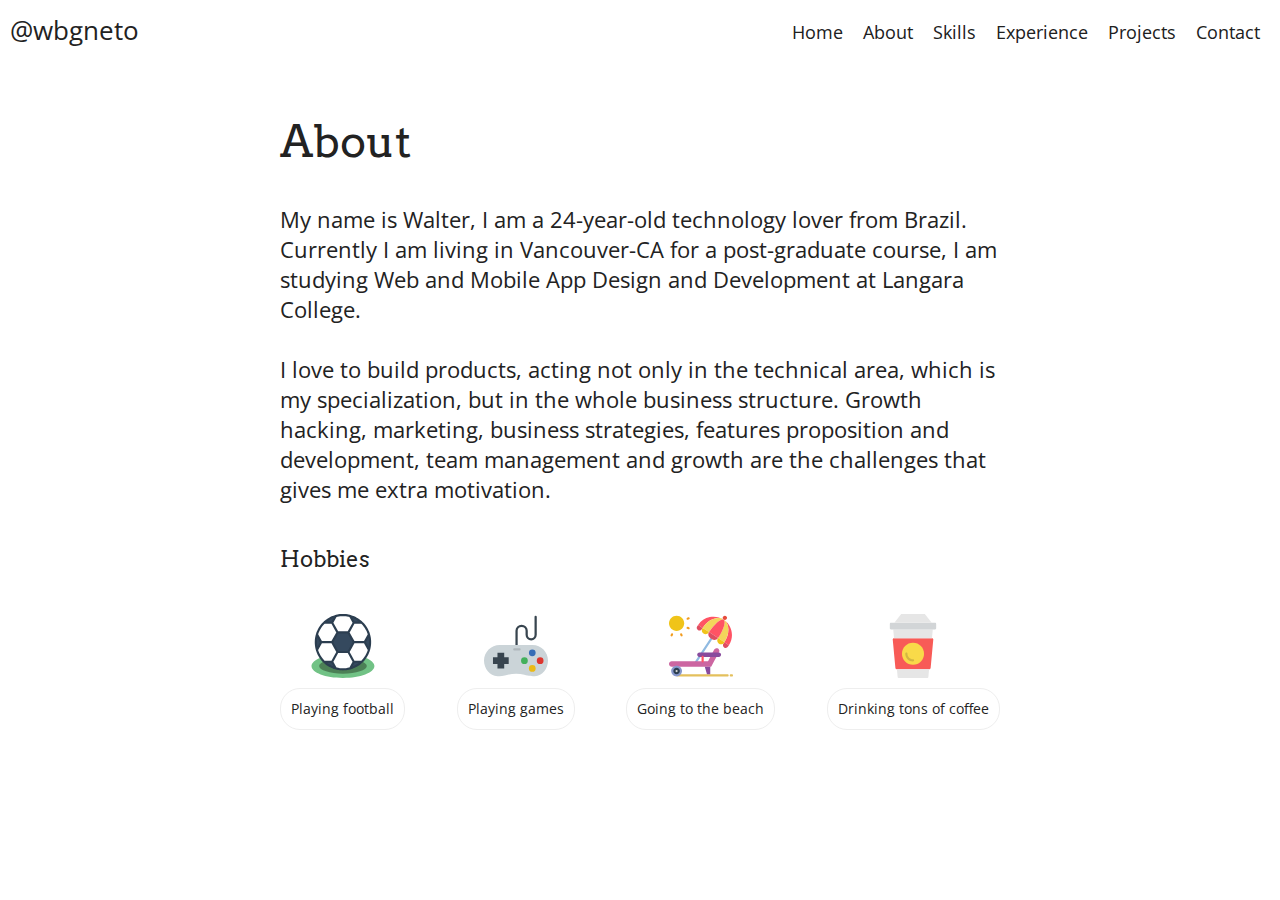
==== about.html @ d7bd7d7b "Skills & About page" ====
<!doctype html>
<html lang="en">
<head>
    <meta charset="UTF-8">
    <meta name="viewport"
          content="width=device-width, user-scalable=no, initial-scale=1.0, maximum-scale=1.0, minimum-scale=1.0">
    <meta http-equiv="X-UA-Compatible" content="ie=edge">
    <link href="https://fonts.googleapis.com/css?family=Handlee|Arvo|Open+Sans|Pacifico&display=swap" rel="stylesheet">
    <link rel="stylesheet" href="css/reset.css">
    <link rel="stylesheet" href="css/main.css">
    <link rel="stylesheet" href="css/navigation.css">
    <link rel="stylesheet" href="css/utilities.css">
    <link rel="stylesheet" href="css/components.css">
    <link rel="stylesheet" href="css/about.css">
    <link rel="shortcut icon" type="image/png" href="images/favicon.png"/>
    <title>Walter Galvão</title>
</head>
<body>
    <header>
        <nav class="navigation">
            <div class="navigation__logo">@wbgneto</div>
            <ul class="navigation__menu" role="menu">
                <li class="navigation__item">
                    <a href="index.html" class="navigation__link">Home</a>
                </li>
                <li class="navigation__item">
                    <a href="about.html" class="navigation__link">About</a>
                </li>
                <li class="navigation__item">
                    <a href="skills.html" class="navigation__link">Skills</a>
                </li>
                <li class="navigation__item">
                    <a href="experience.html" class="navigation__link">Experience</a>
                </li>
                <li class="navigation__item">
                    <a href="projects.html" class="navigation__link">Projects</a>
                </li>
                <li class="navigation__item">
                    <a href="contact.html" class="navigation__link">Contact</a>
                </li>
            </ul>
        </nav>
    </header>
    <main>
        <div class="content">
            <div class="small-container">
                <h1 class="page-title">About</h1>
                <section class="about">
                    <p>My name is Walter, I am a 24-year-old technology lover from Brazil. Currently I am living in Vancouver-CA for a post-graduate course, I am studying <em>Web and Mobile App Design and Development</em> at Langara College.</p>
                    <br>
                    <p>I love to build products, acting not only in the technical area, which is my specialization, but in the whole business structure. Growth hacking, marketing, business strategies, features proposition and development, team management and growth are the challenges that gives me extra motivation.</p>
                    <br>
                    <h6 class="sub-title">Hobbies</h6>
                    <div class="hobbies">
                        <div class="hobby">
                            <img src="images/ball.svg" class="hobby__image">
                            <p class="hobby__title pill">Playing football</p>
                        </div>

                        <div class="hobby">
                            <img src="images/videogame.svg" class="hobby__image">
                            <p class="hobby__title pill">Playing games</p>
                        </div>

                        <div class="hobby">
                            <img src="images/beach.svg" class="hobby__image">
                            <p class="hobby__title pill">Going to the beach</p>
                        </div>

                        <div class="hobby">
                            <img src="images/coffee.svg" class="hobby__image">
                            <p class="hobby__title pill">Drinking tons of coffee</p>
                        </div>
                    </div>

                </section>
            </div>
        </div>
    </main>
    <script src="js/main.js"></script>
</body>
</html>
---- css/main.css ----
body {
    font-size: 22px;
    font-family: 'Open Sans', sans-serif;
}

a {
    text-decoration: none;
}

hr {
    display: block;
    height: 1px;
    border: 0;
    border-top: 1px solid #eee;
    margin: 1em 0;
    padding: 0;
}

small {
    font-size: 0.7em;
}

.container {
    max-width: 1200px;
    margin: 0 auto;
}

.small-container {
    max-width: 720px;
    margin: 0 auto;
}

.content {
    padding: 50px 10px;
}

.page-title {
    font-size: 2em;
    padding: 10px 0 10px 0;
    font-family: 'Arvo', serif;
}

.sub-title {
    font-size: 1em;
    padding: 10px 0 10px 0;
    font-family: 'Arvo', serif;
}

.row {
    width: auto;
    display: flex;
    flex-direction: row;
    flex-wrap: wrap;
    flex-basis: 0;
    flex-grow: 1;
}

.col-6 {
    width: 50%;
}

.col, .col-12 {
    width: 100%;
}

.bg-gray {
    background-color: #f9f9f9;
}
---- css/navigation.css ----
.navigation {
    background: #fff;
    min-height: 60px;
    padding: 0 10px;
    display: flex;
    flex-wrap: wrap;
    justify-content: space-between;
    align-items: center;
}

.navigation__logo {
    font-size: 1.2em;
}

.navigation__menu {
    display: flex;
}

.navigation__item {
    padding: 10px;
}

.navigation__item:first-child {
    padding-left: 0;
}

.navigation__link {
    font-size: 0.8em;
    text-decoration: none;
    color: #202020;
}

.navigation__link:hover {
    text-decoration: underline;
}
---- css/utilities.css ----
.text-center {
    text-align: center;
}

.mt-10 {
    margin-top: 10px;
}

.w-100 {
    width: 100%;
}

.p-10 {
    padding: 10px;
}

.px-10 {
    padding-left: 10px;
    padding-right: 10px;
}

.default-cursor:hover {
    cursor: default;
}
---- css/components.css ----
/* ===PILLS=== */


/* ===PILLS=== */
.pill {
    padding: 5px 10px;
    border: 1px solid #eee;
    border-radius: 20px;
    font-size: 0.8em;
}

/* ===PROGRESS BAR=== */
.progress-bar {
    background: #ddd;
    width: 100%;
    border-radius: 10px;
}

.progress-bar--fill {
    text-align: right;
    background-color: #4285F4;
    border-radius: 10px;
    font-size: 0.6em;
    padding: 2px 5px;
    color: #fff;
}

.progress-bar--green {
    background-color: #68bf2a;
}
---- css/about.css ----
.about {
    margin-top: 30px;
    line-height: 30px;
}

.hobbies {
    display: flex;
    justify-content: space-between;
    flex-wrap: wrap;
}

.hobby {
    margin-top: 30px;
    display: inline-block;
    text-align: center;
    font-size: 0.8em;
}

.hobby__image {
    width: 64px;
}

.hobby__title {
    margin-top: 10px;
}
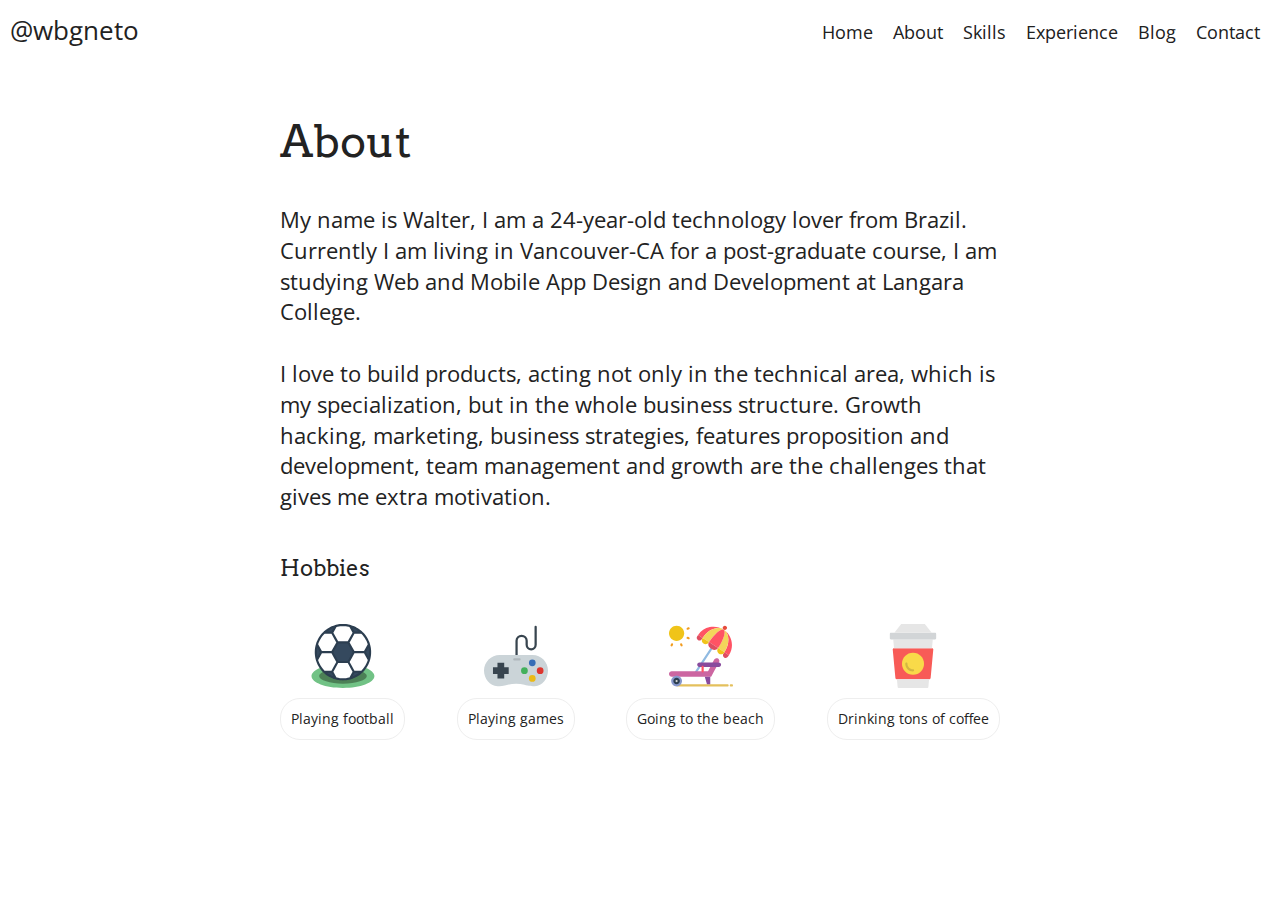
==== commit d346085b: "Experience & Blog page" ====
--- a/about.html
+++ b/about.html
@@ -33,7 +33,7 @@
                     <a href="experience.html" class="navigation__link">Experience</a>
                 </li>
                 <li class="navigation__item">
-                    <a href="projects.html" class="navigation__link">Projects</a>
+                    <a href="blog.html" class="navigation__link">Blog</a>
                 </li>
                 <li class="navigation__item">
                     <a href="contact.html" class="navigation__link">Contact</a>
@@ -53,22 +53,30 @@
                     <h6 class="sub-title">Hobbies</h6>
                     <div class="hobbies">
                         <div class="hobby">
-                            <img src="images/ball.svg" class="hobby__image">
+                            <div class="text-center">
+                                <img src="images/ball.svg" class="hobby__image">
+                            </div>
                             <p class="hobby__title pill">Playing football</p>
                         </div>
 
                         <div class="hobby">
-                            <img src="images/videogame.svg" class="hobby__image">
+                            <div class="text-center">
+                                <img src="images/videogame.svg" class="hobby__image">
+                            </div>
                             <p class="hobby__title pill">Playing games</p>
                         </div>
 
                         <div class="hobby">
-                            <img src="images/beach.svg" class="hobby__image">
+                            <div class="text-center">
+                                <img src="images/beach.svg" class="hobby__image">
+                            </div>
                             <p class="hobby__title pill">Going to the beach</p>
                         </div>
 
                         <div class="hobby">
-                            <img src="images/coffee.svg" class="hobby__image">
+                            <div class="text-center">
+                                <img src="images/coffee.svg" class="hobby__image">
+                            </div>
                             <p class="hobby__title pill">Drinking tons of coffee</p>
                         </div>
                     </div>
--- a/css/components.css
+++ b/css/components.css
@@ -3,6 +3,7 @@
 
 /* ===PILLS=== */
 .pill {
+    display: inline-block;
     padding: 5px 10px;
     border: 1px solid #eee;
     border-radius: 20px;
--- a/css/about.css
+++ b/css/about.css
@@ -1,12 +1,22 @@
 .about {
     margin-top: 30px;
-    line-height: 30px;
+    line-height: 1.4em;
 }
 
 .hobbies {
     display: flex;
     justify-content: space-between;
     flex-wrap: wrap;
+}
+
+@media (max-width: 600px) {
+    .hobby {
+        flex-basis: 100%;
+    }
+    
+    .sub-title {
+        text-align: center;
+    }
 }
 
 .hobby {
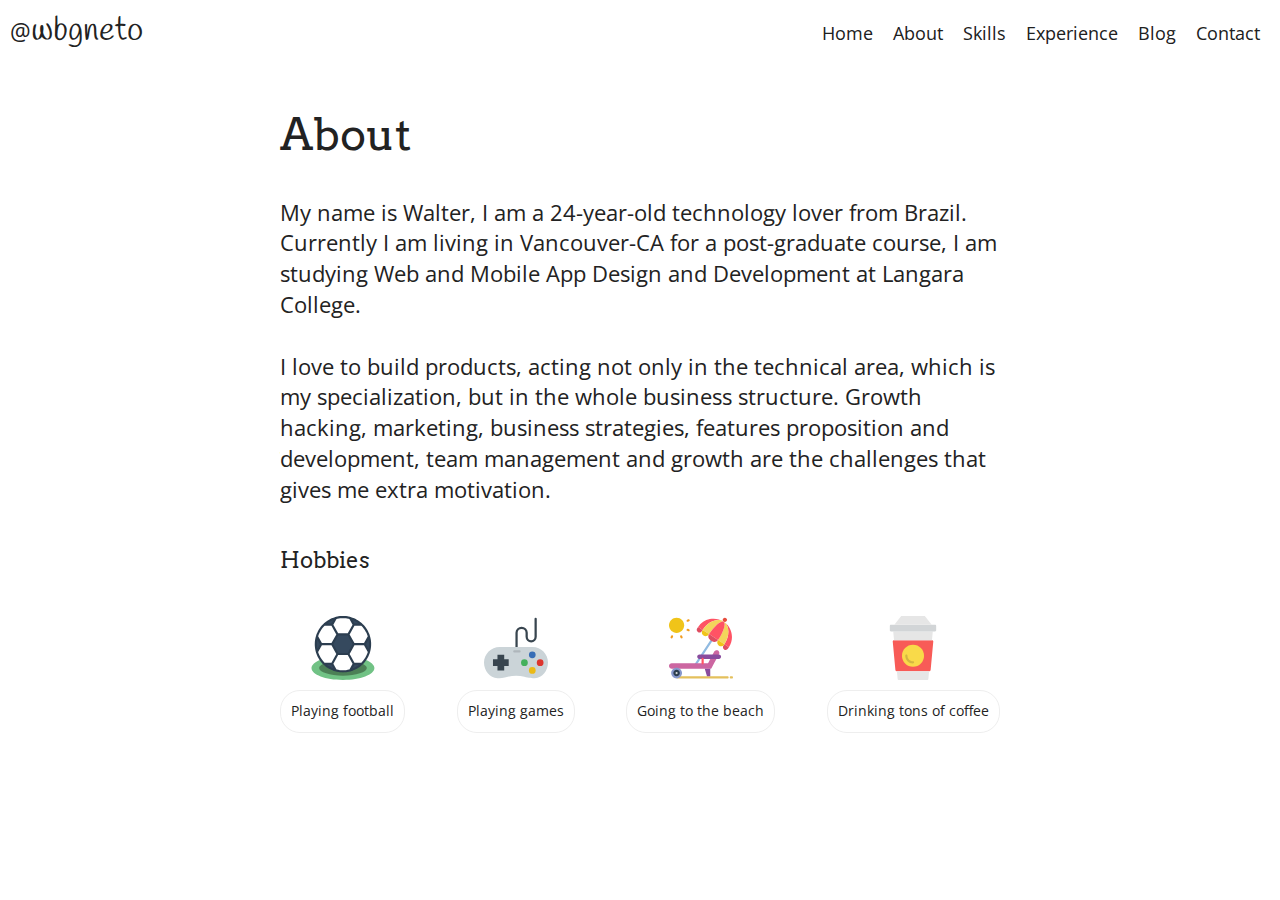
==== commit 04727180: "Contact Page" ====
--- a/about.html
+++ b/about.html
@@ -7,8 +7,8 @@
     <meta http-equiv="X-UA-Compatible" content="ie=edge">
     <link href="https://fonts.googleapis.com/css?family=Handlee|Arvo|Open+Sans|Pacifico&display=swap" rel="stylesheet">
     <link rel="stylesheet" href="css/reset.css">
+    <link rel="stylesheet" href="css/navigation.css">
     <link rel="stylesheet" href="css/main.css">
-    <link rel="stylesheet" href="css/navigation.css">
     <link rel="stylesheet" href="css/utilities.css">
     <link rel="stylesheet" href="css/components.css">
     <link rel="stylesheet" href="css/about.css">
@@ -18,7 +18,7 @@
 <body>
     <header>
         <nav class="navigation">
-            <div class="navigation__logo">@wbgneto</div>
+            <div class="navigation__logo"><span class="navigation__at">@</span>wbgneto</div>
             <ul class="navigation__menu" role="menu">
                 <li class="navigation__item">
                     <a href="index.html" class="navigation__link">Home</a>
@@ -85,6 +85,5 @@
             </div>
         </div>
     </main>
-    <script src="js/main.js"></script>
 </body>
 </html>--- a/css/navigation.css
+++ b/css/navigation.css
@@ -1,6 +1,6 @@
 .navigation {
     background: #fff;
-    min-height: 60px;
+    margin-top: 10px;
     padding: 0 10px;
     display: flex;
     flex-wrap: wrap;
@@ -8,12 +8,19 @@
     align-items: center;
 }
 
+.navigation__at {
+    font-family: 'Open Sans';
+    font-size: 0.7em;
+}
+
 .navigation__logo {
-    font-size: 1.2em;
+    font-size: 1.5em;
+    font-family: 'Handlee', cursive;
 }
 
 .navigation__menu {
     display: flex;
+    flex-wrap: wrap;
 }
 
 .navigation__item {
--- a/css/main.css
+++ b/css/main.css
@@ -5,6 +5,7 @@
 
 a {
     text-decoration: none;
+    color: #4285F4;
 }
 
 hr {
--- a/css/utilities.css
+++ b/css/utilities.css
@@ -21,4 +21,12 @@
 
 .default-cursor:hover {
     cursor: default;
+}
+
+.d-none {
+    display: none;
+}
+
+.d-block {
+    display: block;
 }--- a/css/components.css
+++ b/css/components.css
@@ -1,6 +1,3 @@
-/* ===PILLS=== */
-
-
 /* ===PILLS=== */
 .pill {
     display: inline-block;
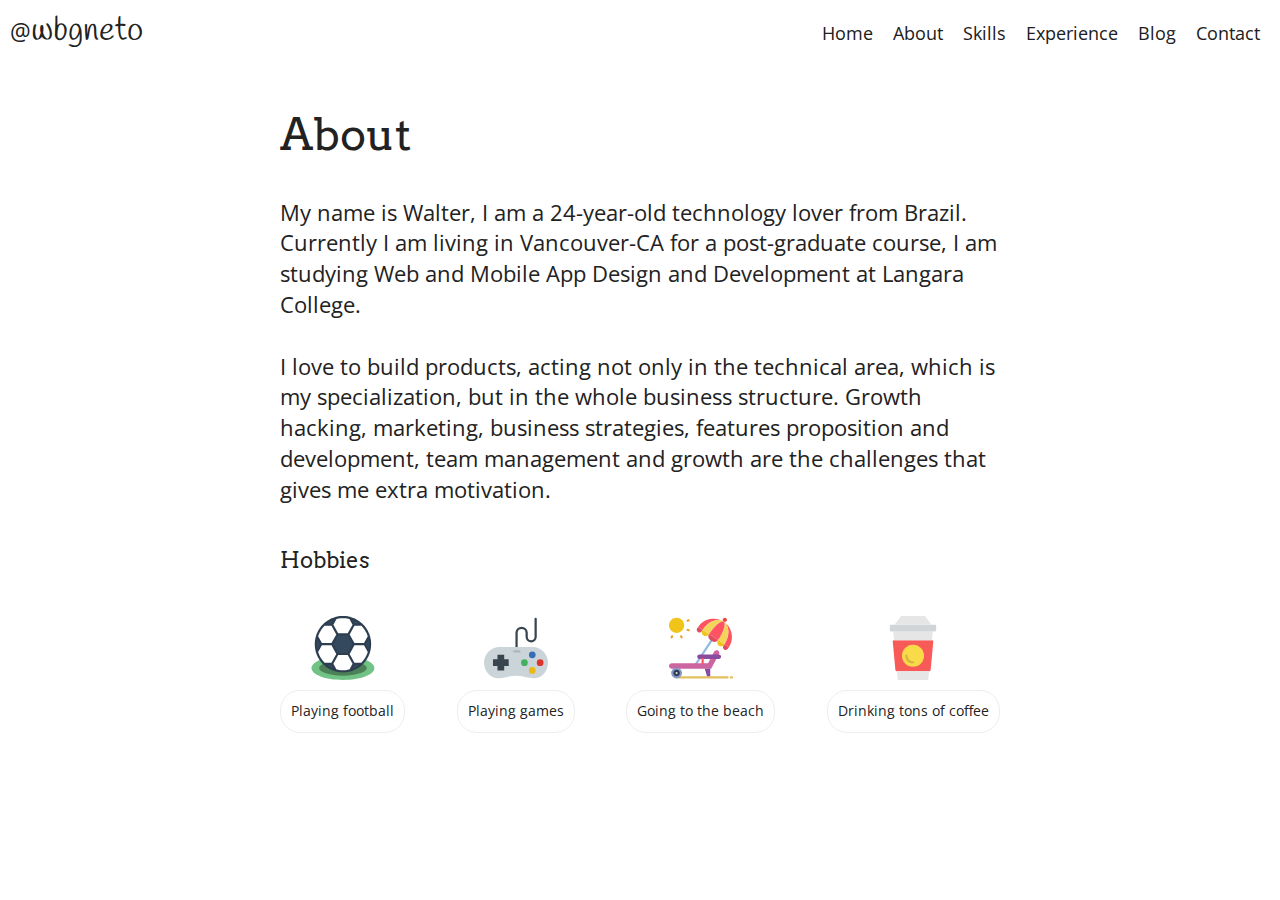
==== commit 668b9d9b: "Mobile navigation" ====
--- a/about.html
+++ b/about.html
@@ -39,6 +39,39 @@
                     <a href="contact.html" class="navigation__link">Contact</a>
                 </li>
             </ul>
+            <button type="button" class="navigation__open" id="openNavigation">
+                <img alt="Navigation" src="images/menu.svg" class="navigation__hamburguer">
+            </button>
+            <div class="navigation__drawer" id="navigationDrawer">
+                <div class="navigation__container">
+                    <h3 class="navigation__title">Navigation</h3>
+                    <ul class="navigation__mobile" role="menu">
+                        <li class="navigation__mobile-item">
+                            <a href="index.html" class="navigation__mobile-link">Home</a>
+                        </li>
+                        <li class="navigation__mobile-item">
+                            <a href="about.html" class="navigation__mobile-link">About</a>
+                        </li>
+                        <li class="navigation__mobile-item">
+                            <a href="skills.html" class="navigation__mobile-link">Skills</a>
+                        </li>
+                        <li class="navigation__mobile-item">
+                            <a href="experience.html" class="navigation__mobile-link">Experience</a>
+                        </li>
+                        <li class="navigation__mobile-item">
+                            <a href="blog.html" class="navigation__mobile-link">Blog</a>
+                        </li>
+                        <li class="navigation__mobile-item">
+                            <a href="contact.html" class="navigation__mobile-link">Contact</a>
+                        </li>
+                    </ul>
+                </div>
+
+                <button type="button" class="navigation__close" id="closeNavigation">
+                    &times;
+                </button>
+            </div>
+            <div class="navigation__mask d-none" id="navigationMask"></div>
         </nav>
     </header>
     <main>
@@ -85,5 +118,6 @@
             </div>
         </div>
     </main>
+    <script src="js/main.js"></script>
 </body>
 </html>--- a/css/navigation.css
+++ b/css/navigation.css
@@ -39,4 +39,93 @@
 
 .navigation__link:hover {
     text-decoration: underline;
-}+}
+
+/*===Mobile Menu===*/
+.navigation__drawer {
+    position: fixed;
+    top: 0;
+    left: 0;
+    height: 100vh;
+    background: #fff;
+    width: 80vw;
+    max-width: 300px;
+    -webkit-transition: all 500ms;
+    transition: all 500ms;
+    z-index: 100;
+    margin-left: -80vw;
+}
+
+.navigation__drawer--open {
+    margin-left: 0;
+}
+
+.navigation__mask {
+    width: 100vw;
+    height: 100vh;
+    position: fixed;
+    top: 0;
+    left: 0;
+    background: rgba(0,0,0,0.7);
+    z-index: 10;
+}
+
+.navigation__mask:hover {
+    cursor: pointer;
+}
+
+.navigation__open {
+    display: none;
+    border: none;
+    font-size: 0.5em;
+    padding: 10px 5px;
+    border-radius: 50%;
+    background: none;
+    color: #909090;
+}
+.navigation__hamburguer {
+    height: 30px;
+    width: 30px;
+}
+
+.navigation__close {
+    position: absolute;
+    top: 0;
+    right: 0;
+    border: 0;
+    background: none;
+    padding: 20px;
+}
+
+.navigation__container {
+    padding: 20px;
+}
+.navigation__title {
+    font-size: 1.5em;
+    font-family: 'Handlee', cursive;
+}
+
+.navigation__mobile-item {
+    margin: 20px 0;
+}
+
+.navigation__mobile-link {
+    font-size: 0.8em;
+    text-decoration: none;
+    color: #202020;
+    padding: 5px;
+}
+
+.navigation__mobile-link:hover {
+    text-decoration: underline;
+}
+
+@media (max-width: 768px) {
+    .navigation__menu {
+        display: none;
+    }
+
+    .navigation__open {
+        display: block;
+    }
+}
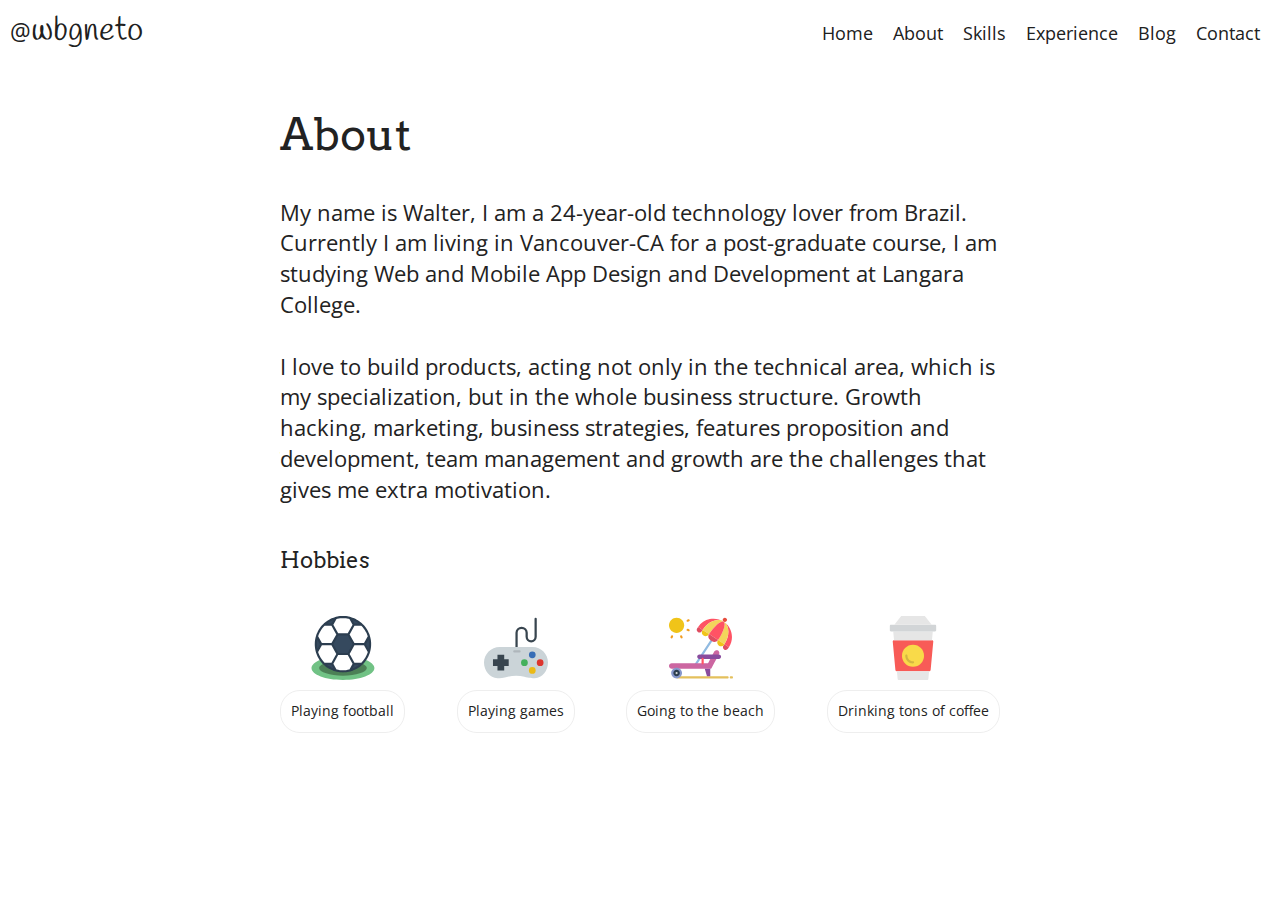
==== commit a842bad5: "UX & Text adjustments" ====
--- a/about.html
+++ b/about.html
@@ -18,7 +18,9 @@
 <body>
     <header>
         <nav class="navigation">
-            <div class="navigation__logo"><span class="navigation__at">@</span>wbgneto</div>
+            <a href="index.html" class="navigation__logo">
+                <span class="navigation__at">@</span>wbgneto
+            </a>
             <ul class="navigation__menu" role="menu">
                 <li class="navigation__item">
                     <a href="index.html" class="navigation__link">Home</a>
@@ -71,7 +73,7 @@
                     &times;
                 </button>
             </div>
-            <div class="navigation__mask d-none" id="navigationMask"></div>
+            <div class="navigation__mask" id="navigationMask"></div>
         </nav>
     </header>
     <main>
--- a/css/navigation.css
+++ b/css/navigation.css
@@ -16,6 +16,7 @@
 .navigation__logo {
     font-size: 1.5em;
     font-family: 'Handlee', cursive;
+    color: #202020;
 }
 
 .navigation__menu {
@@ -50,24 +51,28 @@
     background: #fff;
     width: 80vw;
     max-width: 300px;
-    -webkit-transition: all 500ms;
-    transition: all 500ms;
+    -webkit-transition: all 400ms;
+    transition: all 400ms;
     z-index: 100;
     margin-left: -80vw;
 }
 
-.navigation__drawer--open {
-    margin-left: 0;
-}
-
 .navigation__mask {
+    display: none;
     width: 100vw;
+    margin-left: 200vw;
     height: 100vh;
     position: fixed;
     top: 0;
     left: 0;
-    background: rgba(0,0,0,0.7);
+    background: rgba(0,0,0,0.8);
     z-index: 10;
+    -webkit-transition: all 1000ms;
+    transition: all 1000ms;
+}
+
+.navigation__mask--visible {
+    margin-left: 0vw;
 }
 
 .navigation__mask:hover {
@@ -106,7 +111,7 @@
 }
 
 .navigation__mobile-item {
-    margin: 20px 0;
+    margin: 15px 0;
 }
 
 .navigation__mobile-link {
@@ -114,6 +119,8 @@
     text-decoration: none;
     color: #202020;
     padding: 5px;
+    display: block;
+    width: 100%;
 }
 
 .navigation__mobile-link:hover {
@@ -121,6 +128,10 @@
 }
 
 @media (max-width: 768px) {
+    .navigation__drawer--open {
+        margin-left: 0;
+    }
+
     .navigation__menu {
         display: none;
     }
@@ -128,4 +139,8 @@
     .navigation__open {
         display: block;
     }
-}
+
+    .navigation__mask {
+        display: block;
+    }
+}